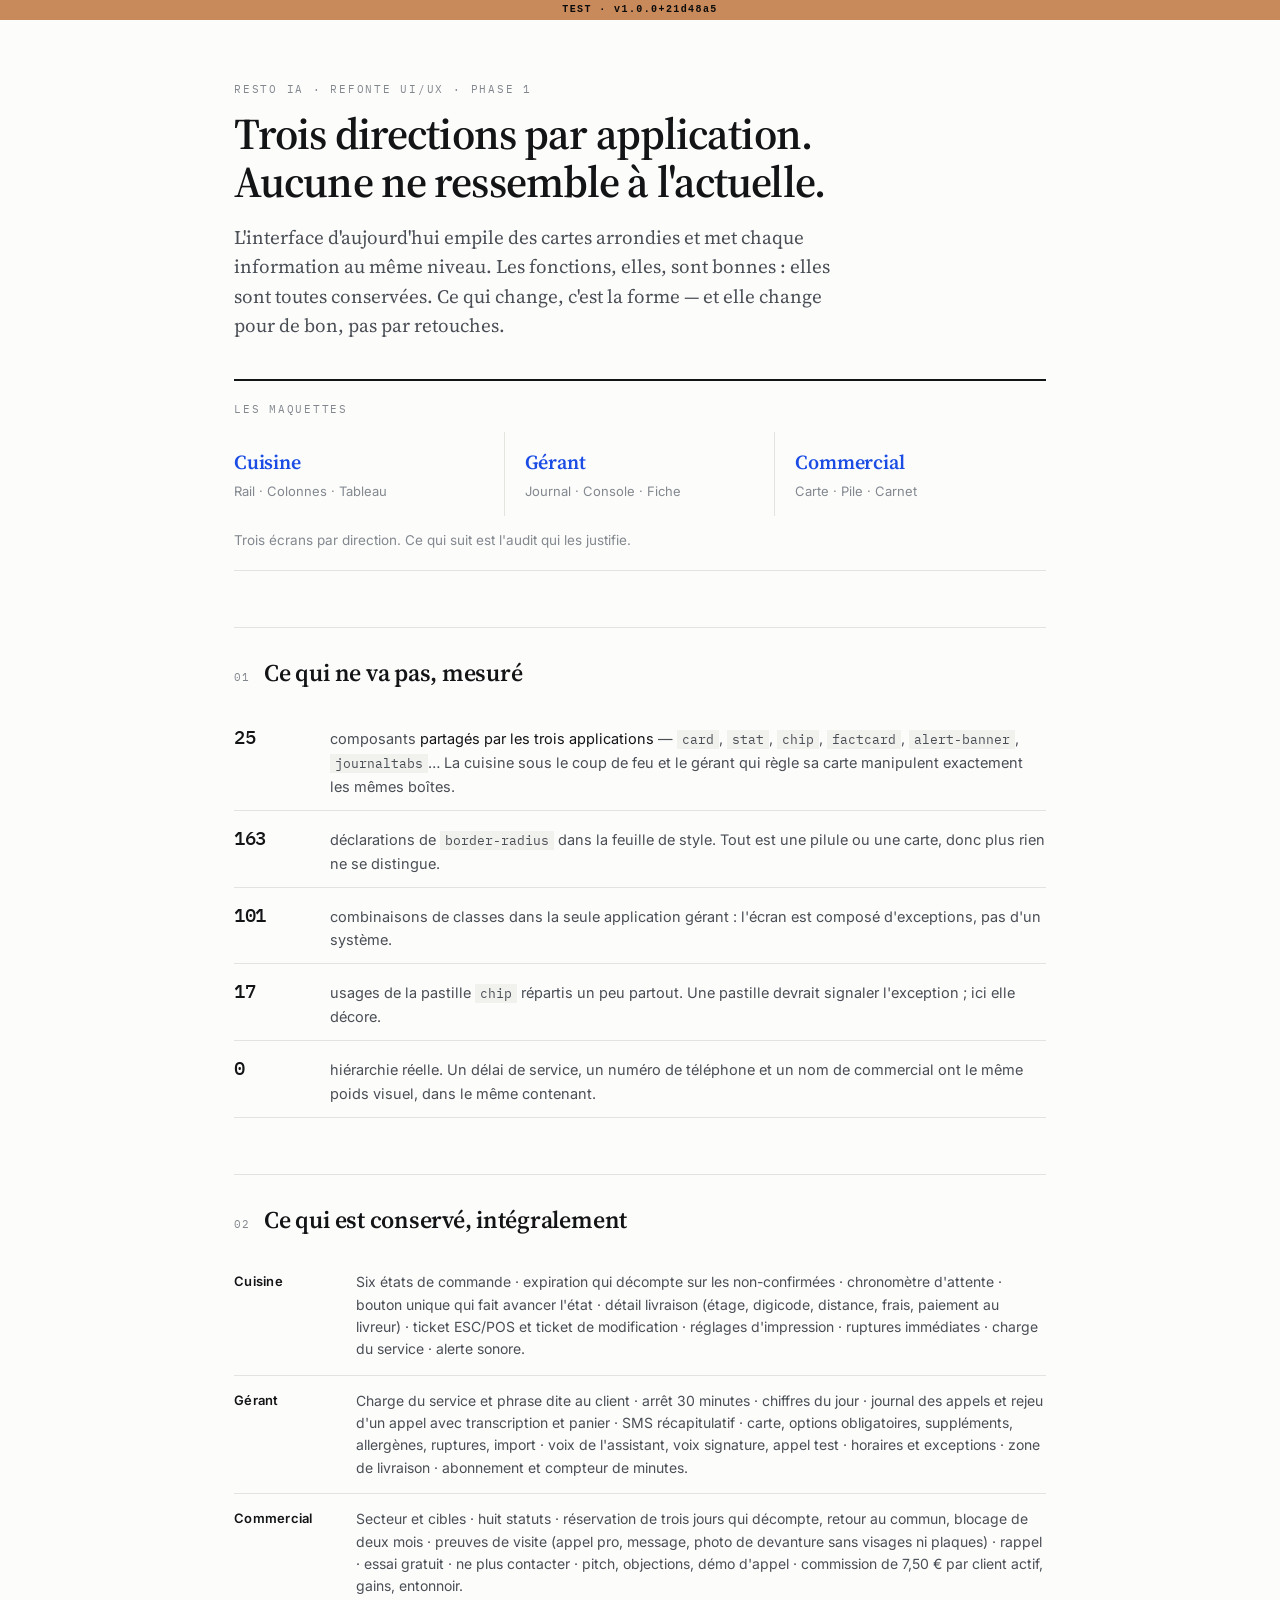
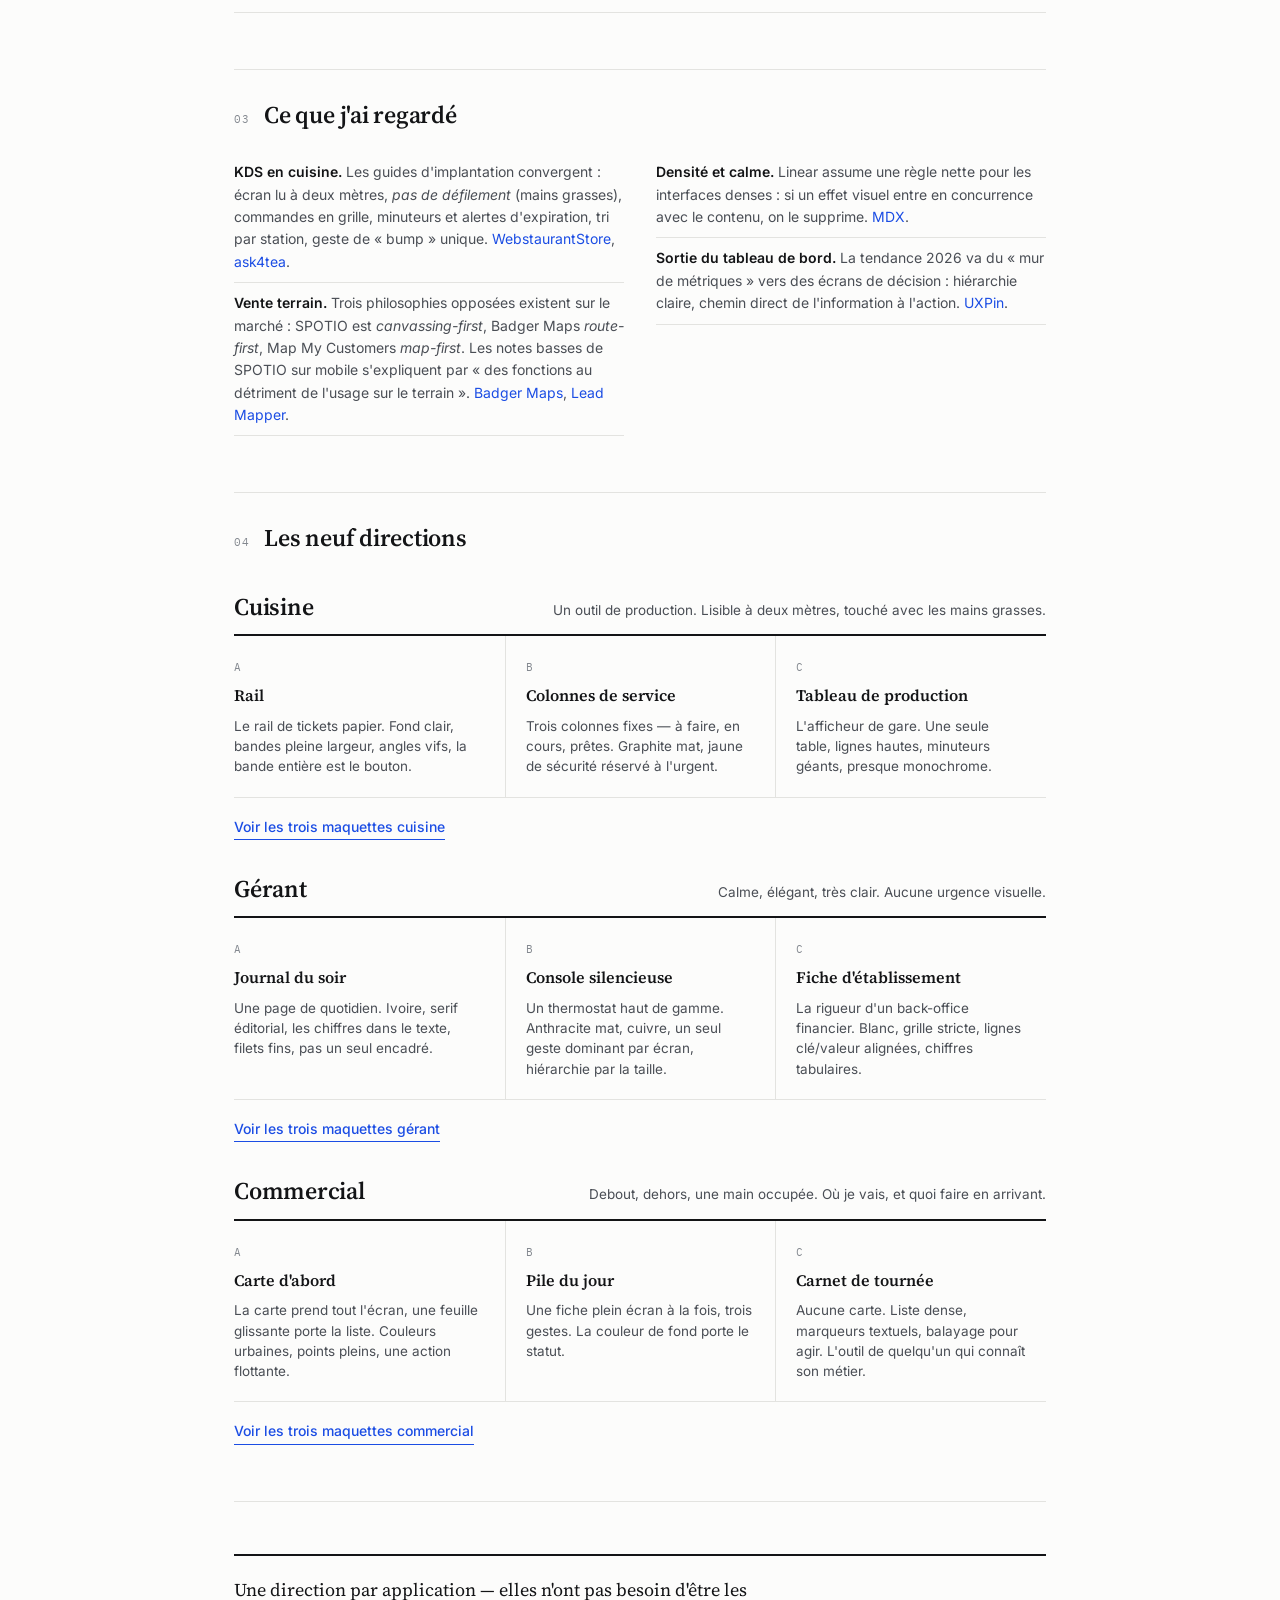
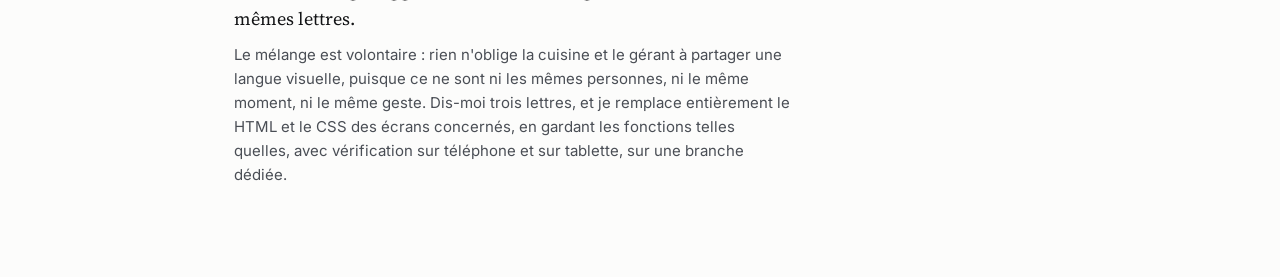
==== directions/index.html @ 098533fa "test ← 21d48a54bf77e83f915830c479513ad486d3e730 Pelyo-business/app@21d48a54bf77e83f915830c479513ad48" ====
<!doctype html>
<html lang="fr">
<head>
<meta charset="utf-8">
<title>Resto IA — refonte UI/UX, phase 1</title>
<meta name="viewport" content="width=device-width, initial-scale=1">
<meta name="color-scheme" content="light">
<link rel="preconnect" href="https://fonts.googleapis.com">
<link rel="preconnect" href="https://fonts.gstatic.com" crossorigin>
<link rel="stylesheet" href="https://fonts.googleapis.com/css2?family=Inter:wght@400;500;600&family=Source+Serif+4:ital,opsz,wght@0,8..60,400;0,8..60,600;1,8..60,400&family=IBM+Plex+Mono:wght@400;500&display=swap">
<style>
:root{
  --paper:#FCFCFB; --ink:#131416; --ink-2:#4A4E55; --ink-3:#83888F;
  --rule:#E3E3E0; --rule-strong:#C9C9C4;
  --accent:#1B4DE4; --bad:#B3261E; --ok:#1B6E4B;
  --serif:'Source Serif 4',Georgia,serif;
  --sans:'Inter',system-ui,sans-serif;
  --mono:'IBM Plex Mono',ui-monospace,monospace;
}
*{box-sizing:border-box}
body{
  margin:0;background:var(--paper);color:var(--ink);
  font-family:var(--sans);font-size:15px;line-height:1.6;
  -webkit-font-smoothing:antialiased;
}
.wrap{max-width:860px;margin:0 auto;padding:56px 24px 90px}
@media(max-width:600px){.wrap{padding:34px 18px 60px}}

.kicker{font-family:var(--mono);font-size:11px;letter-spacing:.16em;text-transform:uppercase;color:var(--ink-3)}
h1{font-family:var(--serif);font-size:clamp(30px,5vw,44px);line-height:1.1;font-weight:600;margin:10px 0 0;letter-spacing:-.02em}
.lede{font-family:var(--serif);font-size:19px;line-height:1.55;color:var(--ink-2);margin:16px 0 0;max-width:62ch}
h2{font-family:var(--serif);font-size:24px;font-weight:600;margin:0;letter-spacing:-.01em}
h3{font-size:15px;font-weight:600;margin:0}
p{margin:0}

section{margin-top:56px;border-top:1px solid var(--rule);padding-top:26px}
.sec-n{display:flex;align-items:baseline;gap:14px;margin-bottom:18px}
.sec-n .num{font-family:var(--mono);font-size:11px;color:var(--ink-3);letter-spacing:.1em}

/* constat : lignes de mesure, pas de tuiles */
.mesure{display:grid;gap:0;margin-top:6px}
.mesure > div{
  display:grid;grid-template-columns:78px minmax(0,1fr);gap:18px;align-items:baseline;
  padding:12px 0;border-bottom:1px solid var(--rule);
}
.mesure b{font-family:var(--mono);font-size:19px;font-weight:500;letter-spacing:-.02em;color:var(--ink)}
.mesure span{color:var(--ink-2);font-size:14.5px}
.mesure em{font-style:normal;color:var(--ink)}

/* conservé */
.garde{display:grid;gap:0;margin-top:4px}
.garde > div{padding:14px 0;border-bottom:1px solid var(--rule);display:grid;grid-template-columns:104px minmax(0,1fr);gap:18px}
.garde h3{font-size:13px;letter-spacing:.02em}
.garde p{font-size:14px;color:var(--ink-2)}

/* références */
.refs{columns:2;column-gap:32px;margin-top:4px}
@media(max-width:600px){.refs{columns:1}}
.refs p{break-inside:avoid;padding:9px 0;border-bottom:1px solid var(--rule);font-size:14px;color:var(--ink-2)}
.refs b{color:var(--ink);font-weight:600}
.refs a{color:var(--accent);text-decoration:none}
.refs a:hover{text-decoration:underline}

/* les neuf directions */
.app-bloc{margin-top:30px}
.app-titre{display:flex;align-items:baseline;justify-content:space-between;gap:16px;border-bottom:2px solid var(--ink);padding-bottom:8px}
.app-titre .but{font-size:13.5px;color:var(--ink-2)}
.dirs{display:grid;grid-template-columns:repeat(3,1fr);gap:0}
@media(max-width:640px){.dirs{grid-template-columns:1fr}}
.dir{padding:18px 20px 20px 0;border-bottom:1px solid var(--rule)}
.dir + .dir{border-left:1px solid var(--rule);padding-left:20px}
@media(max-width:640px){.dir + .dir{border-left:0;padding-left:0}}
.dir .lettre{font-family:var(--mono);font-size:11px;color:var(--ink-3);letter-spacing:.1em}
.dir h3{margin:5px 0 7px;font-size:16px;font-family:var(--serif);font-weight:600}
.dir p{font-size:13.5px;color:var(--ink-2);line-height:1.5}
.voir{
  display:inline-block;margin-top:18px;font-size:14px;font-weight:500;color:var(--accent);
  text-decoration:none;border-bottom:1px solid currentColor;padding-bottom:1px;
}

.decision{margin-top:26px;padding:20px 0 0;border-top:2px solid var(--ink)}
.decision p{max-width:62ch;color:var(--ink-2)}
.decision .q{font-family:var(--serif);font-size:18px;color:var(--ink);margin-bottom:10px}

.acces{margin-top:38px;border-top:2px solid var(--ink);border-bottom:1px solid var(--rule);padding:20px 0 18px}
.acces .kicker{display:block;margin-bottom:14px}
.acces-l{display:grid;grid-template-columns:repeat(3,1fr);gap:0}
@media(max-width:600px){.acces-l{grid-template-columns:1fr}}
.acces-l a{
  display:block;padding:14px 20px 14px 0;text-decoration:none;color:var(--ink);
  border-right:1px solid var(--rule);
}
.acces-l a:last-child{border-right:0}
@media(max-width:600px){
  .acces-l a{border-right:0;border-bottom:1px solid var(--rule);padding:13px 0}
  .acces-l a:last-child{border-bottom:0}
}
.acces-l a + a{padding-left:20px}
@media(max-width:600px){.acces-l a + a{padding-left:0}}
.acces-l b{display:block;font-family:var(--serif);font-size:20px;font-weight:600;color:var(--accent);letter-spacing:-.01em}
.acces-l a:hover b{text-decoration:underline}
.acces-l span{display:block;font-size:13px;color:var(--ink-3);margin-top:3px}
.acces-n{margin-top:14px;font-size:13.5px;color:var(--ink-3)}
code{font-family:var(--mono);font-size:.9em;background:#F1F1EE;padding:1px 5px}
</style>
<meta name="robots" content="noindex, nofollow"><style>.envb{position:fixed;top:0;left:0;right:0;z-index:99999;height:20px;display:flex;align-items:center;justify-content:center;gap:8px;background:#C98A5B;color:#0B0B0C;font:600 10px/1 ui-monospace,SFMono-Regular,Menlo,monospace;letter-spacing:.14em;pointer-events:none}body{padding-top:20px!important} print{.envb{display:none}}</style></head>
<body><div class="envb">TEST · v1.0.0+21d48a5</div>
<div class="wrap">

  <span class="kicker">Resto IA · refonte UI/UX · phase 1</span>
  <h1>Trois directions par application.<br>Aucune ne ressemble à l'actuelle.</h1>
  <p class="lede">L'interface d'aujourd'hui empile des cartes arrondies et met chaque information au même niveau. Les fonctions, elles, sont bonnes : elles sont toutes conservées. Ce qui change, c'est la forme — et elle change pour de bon, pas par retouches.</p>


  <div class="acces">
    <span class="kicker">Les maquettes</span>
    <div class="acces-l">
      <a href="cuisine.html"><b>Cuisine</b><span>Rail · Colonnes · Tableau</span></a>
      <a href="gerant.html"><b>Gérant</b><span>Journal · Console · Fiche</span></a>
      <a href="commercial.html"><b>Commercial</b><span>Carte · Pile · Carnet</span></a>
    </div>
    <p class="acces-n">Trois écrans par direction. Ce qui suit est l'audit qui les justifie.</p>
  </div>

  <!-- ------------------------------------------------------------- -->
  <section>
    <div class="sec-n"><span class="num">01</span><h2>Ce qui ne va pas, mesuré</h2></div>
    <div class="mesure">
      <div><b>25</b><span>composants <em>partagés par les trois applications</em> — <code>card</code>, <code>stat</code>, <code>chip</code>, <code>factcard</code>, <code>alert-banner</code>, <code>journaltabs</code>… La cuisine sous le coup de feu et le gérant qui règle sa carte manipulent exactement les mêmes boîtes.</span></div>
      <div><b>163</b><span>déclarations de <code>border-radius</code> dans la feuille de style. Tout est une pilule ou une carte, donc plus rien ne se distingue.</span></div>
      <div><b>101</b><span>combinaisons de classes dans la seule application gérant : l'écran est composé d'exceptions, pas d'un système.</span></div>
      <div><b>17</b><span>usages de la pastille <code>chip</code> répartis un peu partout. Une pastille devrait signaler l'exception&nbsp;; ici elle décore.</span></div>
      <div><b>0</b><span>hiérarchie réelle. Un délai de service, un numéro de téléphone et un nom de commercial ont le même poids visuel, dans le même contenant.</span></div>
    </div>
  </section>

  <!-- ------------------------------------------------------------- -->
  <section>
    <div class="sec-n"><span class="num">02</span><h2>Ce qui est conservé, intégralement</h2></div>
    <div class="garde">
      <div>
        <h3>Cuisine</h3>
        <p>Six états de commande · expiration qui décompte sur les non-confirmées · chronomètre d'attente · bouton unique qui fait avancer l'état · détail livraison (étage, digicode, distance, frais, paiement au livreur) · ticket ESC/POS et ticket de modification · réglages d'impression · ruptures immédiates · charge du service · alerte sonore.</p>
      </div>
      <div>
        <h3>Gérant</h3>
        <p>Charge du service et phrase dite au client · arrêt 30 minutes · chiffres du jour · journal des appels et rejeu d'un appel avec transcription et panier · SMS récapitulatif · carte, options obligatoires, suppléments, allergènes, ruptures, import · voix de l'assistant, voix signature, appel test · horaires et exceptions · zone de livraison · abonnement et compteur de minutes.</p>
      </div>
      <div>
        <h3>Commercial</h3>
        <p>Secteur et cibles · huit statuts · réservation de trois jours qui décompte, retour au commun, blocage de deux mois · preuves de visite (appel pro, message, photo de devanture sans visages ni plaques) · rappel · essai gratuit · ne plus contacter · pitch, objections, démo d'appel · commission de 7,50 € par client actif, gains, entonnoir.</p>
      </div>
    </div>
  </section>

  <!-- ------------------------------------------------------------- -->
  <section>
    <div class="sec-n"><span class="num">03</span><h2>Ce que j'ai regardé</h2></div>
    <div class="refs">
      <p><b>KDS en cuisine.</b> Les guides d'implantation convergent : écran lu à deux mètres, <em>pas de défilement</em> (mains grasses), commandes en grille, minuteurs et alertes d'expiration, tri par station, geste de « bump » unique. <a href="https://www.webstaurantstore.com/article/1002/kitchen-display-systems.html">WebstaurantStore</a>, <a href="https://ask4tea.com/insights/kitchen-display-system-best-practices">ask4tea</a>.</p>
      <p><b>Vente terrain.</b> Trois philosophies opposées existent sur le marché : SPOTIO est <em>canvassing-first</em>, Badger Maps <em>route-first</em>, Map My Customers <em>map-first</em>. Les notes basses de SPOTIO sur mobile s'expliquent par « des fonctions au détriment de l'usage sur le terrain ». <a href="https://www.badgermapping.com/compare/spotio-vs-badger-maps/">Badger Maps</a>, <a href="https://lead-mapper.com/blog/best-field-sales-software">Lead Mapper</a>.</p>
      <p><b>Densité et calme.</b> Linear assume une règle nette pour les interfaces denses : si un effet visuel entre en concurrence avec le contenu, on le supprime. <a href="https://mdx.so/blog/ui-ux-design-trends-2026-whats-actually-changing">MDX</a>.</p>
      <p><b>Sortie du tableau de bord.</b> La tendance 2026 va du « mur de métriques » vers des écrans de décision : hiérarchie claire, chemin direct de l'information à l'action. <a href="https://www.uxpin.com/studio/blog/ui-ux-design-trends/">UXPin</a>.</p>
    </div>
  </section>

  <!-- ------------------------------------------------------------- -->
  <section>
    <div class="sec-n"><span class="num">04</span><h2>Les neuf directions</h2></div>

    <div class="app-bloc">
      <div class="app-titre"><h2>Cuisine</h2><span class="but">Un outil de production. Lisible à deux mètres, touché avec les mains grasses.</span></div>
      <div class="dirs">
        <div class="dir"><span class="lettre">A</span><h3>Rail</h3><p>Le rail de tickets papier. Fond clair, bandes pleine largeur, angles vifs, la bande entière est le bouton.</p></div>
        <div class="dir"><span class="lettre">B</span><h3>Colonnes de service</h3><p>Trois colonnes fixes — à faire, en cours, prêtes. Graphite mat, jaune de sécurité réservé à l'urgent.</p></div>
        <div class="dir"><span class="lettre">C</span><h3>Tableau de production</h3><p>L'afficheur de gare. Une seule table, lignes hautes, minuteurs géants, presque monochrome.</p></div>
      </div>
      <a class="voir" href="cuisine.html">Voir les trois maquettes cuisine</a>
    </div>

    <div class="app-bloc">
      <div class="app-titre"><h2>Gérant</h2><span class="but">Calme, élégant, très clair. Aucune urgence visuelle.</span></div>
      <div class="dirs">
        <div class="dir"><span class="lettre">A</span><h3>Journal du soir</h3><p>Une page de quotidien. Ivoire, serif éditorial, les chiffres dans le texte, filets fins, pas un seul encadré.</p></div>
        <div class="dir"><span class="lettre">B</span><h3>Console silencieuse</h3><p>Un thermostat haut de gamme. Anthracite mat, cuivre, un seul geste dominant par écran, hiérarchie par la taille.</p></div>
        <div class="dir"><span class="lettre">C</span><h3>Fiche d'établissement</h3><p>La rigueur d'un back-office financier. Blanc, grille stricte, lignes clé/valeur alignées, chiffres tabulaires.</p></div>
      </div>
      <a class="voir" href="gerant.html">Voir les trois maquettes gérant</a>
    </div>

    <div class="app-bloc">
      <div class="app-titre"><h2>Commercial</h2><span class="but">Debout, dehors, une main occupée. Où je vais, et quoi faire en arrivant.</span></div>
      <div class="dirs">
        <div class="dir"><span class="lettre">A</span><h3>Carte d'abord</h3><p>La carte prend tout l'écran, une feuille glissante porte la liste. Couleurs urbaines, points pleins, une action flottante.</p></div>
        <div class="dir"><span class="lettre">B</span><h3>Pile du jour</h3><p>Une fiche plein écran à la fois, trois gestes. La couleur de fond porte le statut.</p></div>
        <div class="dir"><span class="lettre">C</span><h3>Carnet de tournée</h3><p>Aucune carte. Liste dense, marqueurs textuels, balayage pour agir. L'outil de quelqu'un qui connaît son métier.</p></div>
      </div>
      <a class="voir" href="commercial.html">Voir les trois maquettes commercial</a>
    </div>
  </section>

  <!-- ------------------------------------------------------------- -->
  <section>
    <div class="decision">
      <p class="q">Une direction par application — elles n'ont pas besoin d'être les mêmes lettres.</p>
      <p>Le mélange est volontaire : rien n'oblige la cuisine et le gérant à partager une langue visuelle, puisque ce ne sont ni les mêmes personnes, ni le même moment, ni le même geste. Dis-moi trois lettres, et je remplace entièrement le HTML et le CSS des écrans concernés, en gardant les fonctions telles quelles, avec vérification sur téléphone et sur tablette, sur une branche dédiée.</p>
    </div>
  </section>

</div>
</body>
</html>
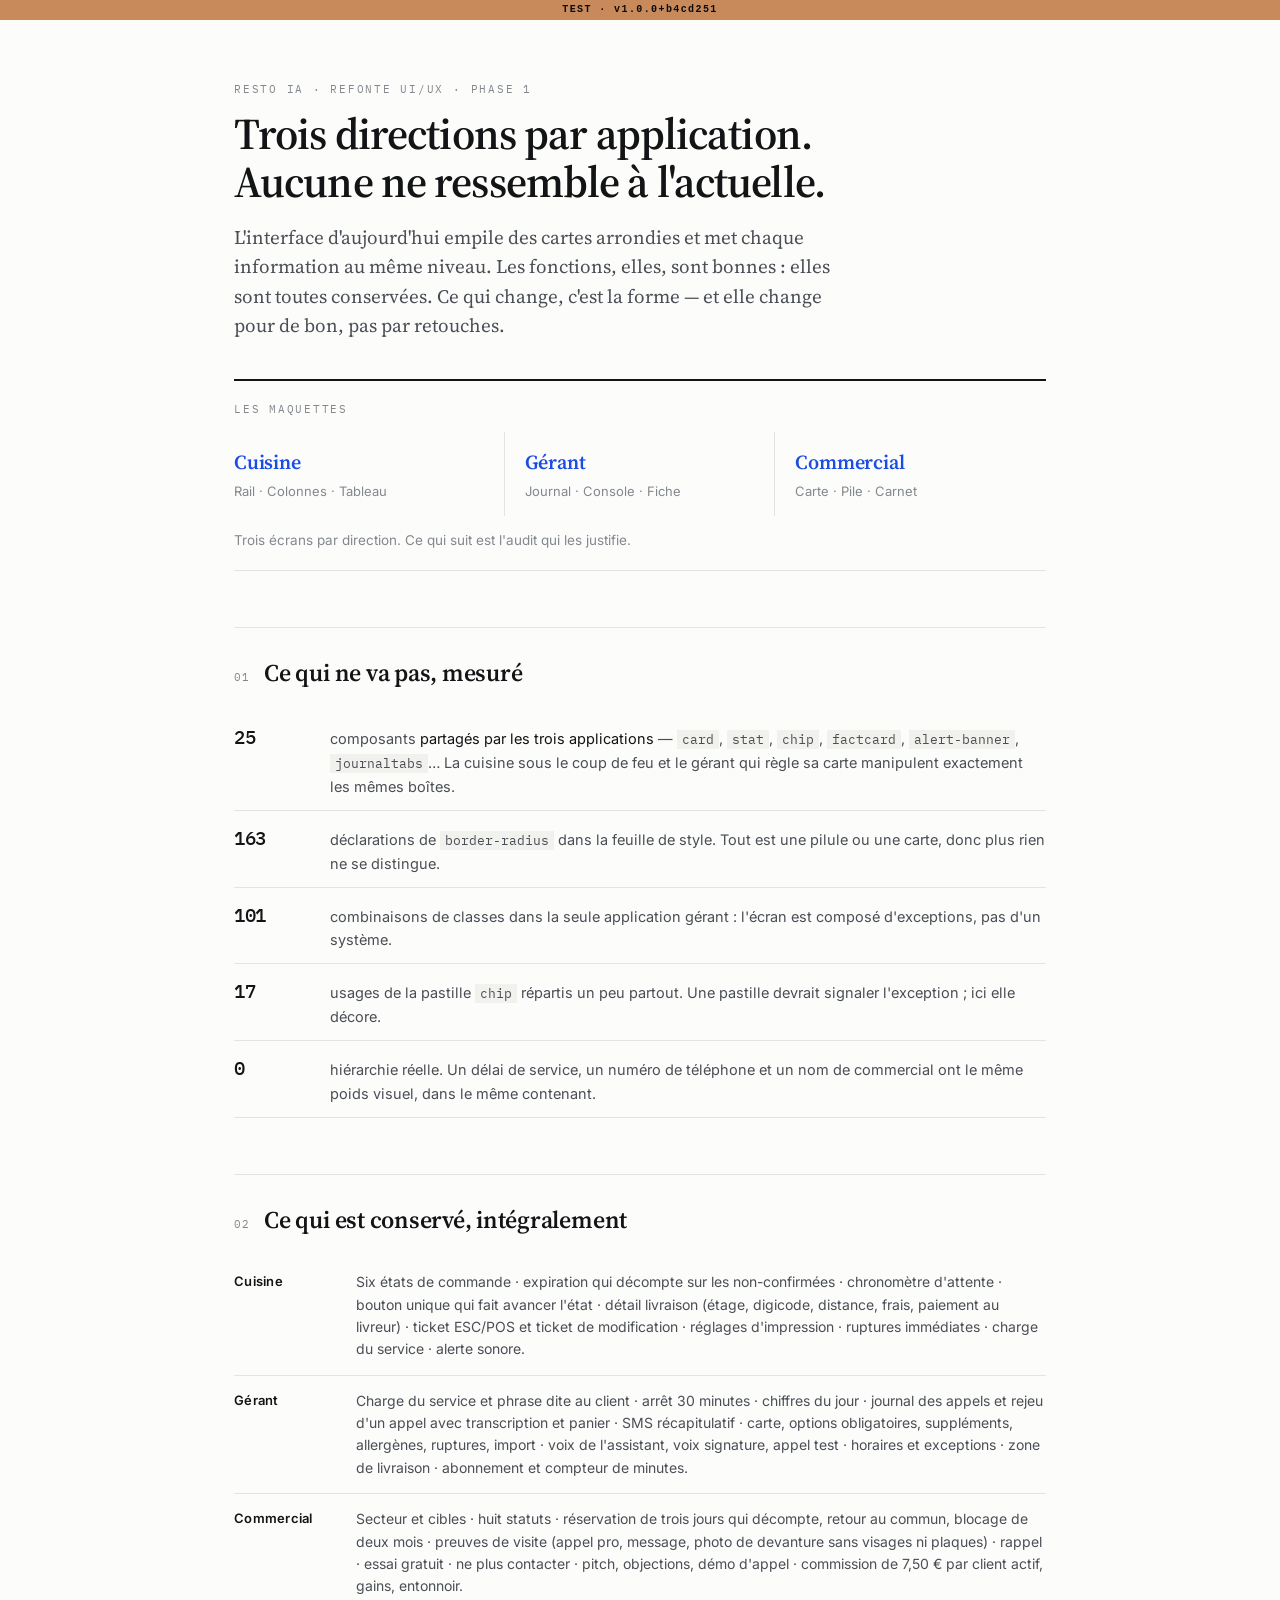
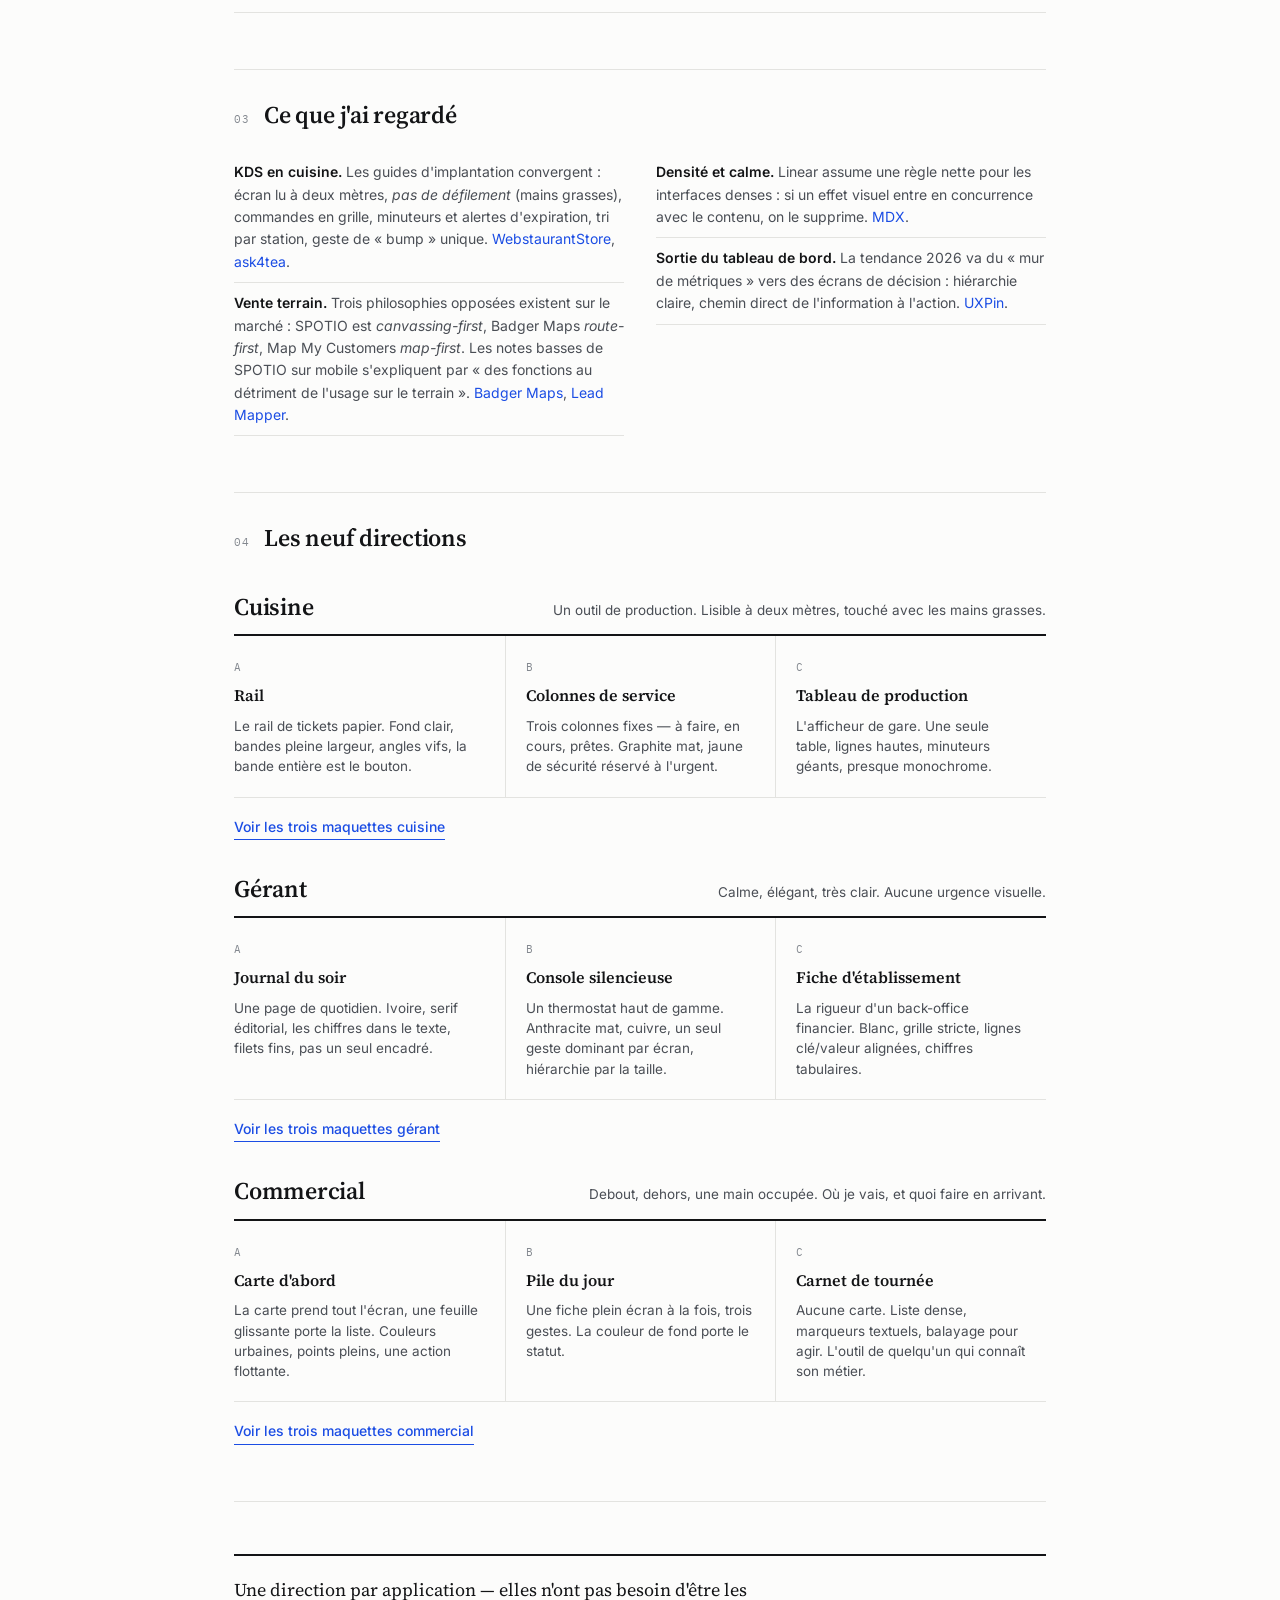
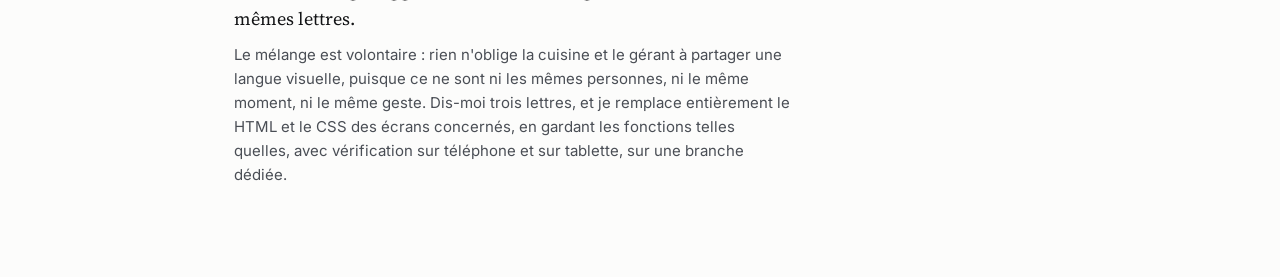
==== commit c108b807: "test ← b4cd25171e6881bee1d9e4501532c1647a6898cf Pelyo-business/app@b4cd25171e6881bee1d9e4501532c1647" ====
--- a/directions/index.html
+++ b/directions/index.html
@@ -104,7 +104,7 @@
 code{font-family:var(--mono);font-size:.9em;background:#F1F1EE;padding:1px 5px}
 </style>
 <meta name="robots" content="noindex, nofollow"><style>.envb{position:fixed;top:0;left:0;right:0;z-index:99999;height:20px;display:flex;align-items:center;justify-content:center;gap:8px;background:#C98A5B;color:#0B0B0C;font:600 10px/1 ui-monospace,SFMono-Regular,Menlo,monospace;letter-spacing:.14em;pointer-events:none}body{padding-top:20px!important} print{.envb{display:none}}</style></head>
-<body><div class="envb">TEST · v1.0.0+21d48a5</div>
+<body><div class="envb">TEST · v1.0.0+b4cd251</div>
 <div class="wrap">
 
   <span class="kicker">Resto IA · refonte UI/UX · phase 1</span>
